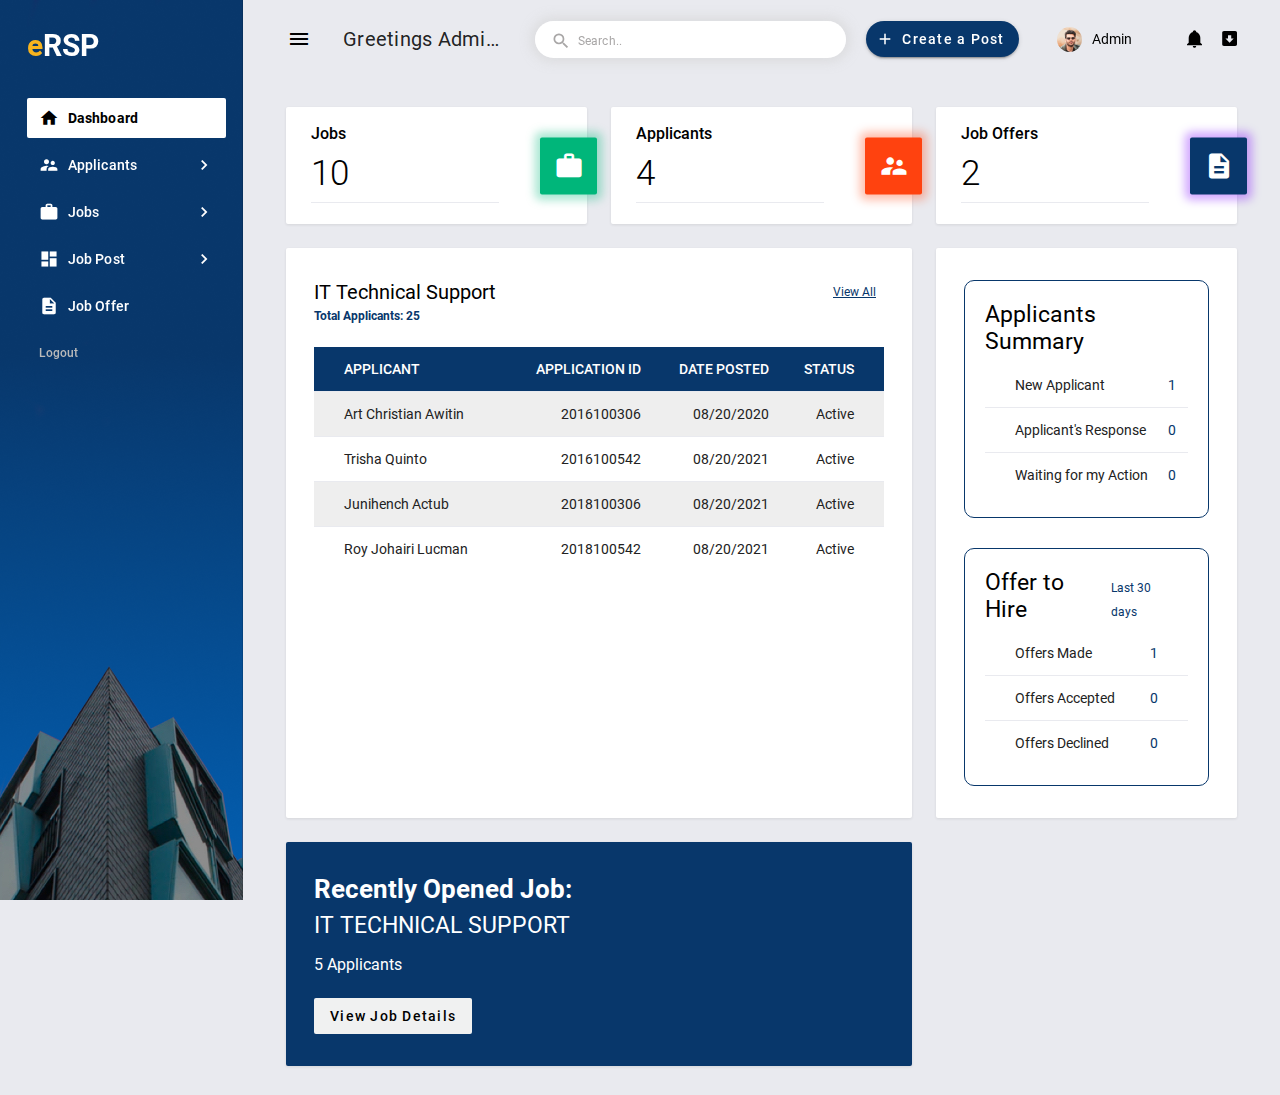
==== template/demo/index.html @ b9e0b7a0 "dashboard edited, status dropdown and job offer in progress page" ====
<!DOCTYPE html>
<html lang="en">
<head>
  <meta charset="UTF-8">
  <meta name="viewport" content="width=device-width, initial-scale=1.0">
  <meta http-equiv="X-UA-Compatible" content="ie=edge">
  <title>Material Dash</title>
  <!-- plugins:css -->
  <link rel="stylesheet" href="../assets/vendors/mdi/css/materialdesignicons.min.css">
  <link rel="stylesheet" href="../assets/vendors/css/vendor.bundle.base.css">
  <!-- endinject -->
  <!-- Plugin css for this page -->
  <link rel="stylesheet" href="../assets/vendors/flag-icon-css/css/flag-icon.min.css">
  <link rel="stylesheet" href="../assets/vendors/jvectormap/jquery-jvectormap.css">
  <!-- End plugin css for this page -->
  <!-- Layout styles -->
  <link rel="stylesheet" href="../assets/css/demo/style.css">
  <!-- Favicons -->
  <link href="../assets/images/favicon/android-chrome-192x192.png" rel="icon">
  <link href="../assets/images/favicon/android-chrome-512x512.png" rel="icon">
  <link href="../assets/images/favicon/apple-touch-icon.png" rel="icon">
  <link href="../assets/images/favicon/favicon-16x16.png" rel="icon">
  <link href="../assets/images/favicon/favicon-32x32.png" rel="icon">
  <link href="../assets/images/favicon/favicon.ico" rel="icon">
</head>
<body>
<script src="../assets/js/preloader.js"></script>
  <div class="body-wrapper">
    <!-- partial:partials/_sidebar.html -->
    <aside class="mdc-drawer mdc-drawer--dismissible mdc-drawer--open">
      <div class="mdc-drawer__header">
        <a href="index.html" class="brand-logo">
          e<span>RSP</span></a>
        </a>
      </div>
      <div class="mdc-drawer__content">
        
        <div class="mdc-list-group">
          <nav class="mdc-list mdc-drawer-menu">
            <div class="mdc-list-item mdc-drawer-item">
              <a class="mdc-drawer-link" href="index.html">
                <i class="material-icons mdc-list-item__start-detail mdc-drawer-item-icon" aria-hidden="true">home</i>
                Dashboard
              </a>
            </div>
            <div class="mdc-list-item mdc-drawer-item">
              <a class="mdc-expansion-panel-link" href="#" data-toggle="expansionPanel" data-target="ui-sub-menu">
                <i class="material-icons mdc-list-item__start-detail mdc-drawer-item-icon" aria-hidden="true">supervisor_account</i>
                Applicants
                <i class="mdc-drawer-arrow material-icons">chevron_right</i>
              </a>
              <div class="mdc-expansion-panel" id="ui-sub-menu">
                <nav class="mdc-list mdc-drawer-submenu">
                  <div class="mdc-list-item mdc-drawer-item">
                    <a class="mdc-drawer-link" href="pages/applicants/pool-applicants.html">
                      Pool of Applicants
                    </a>
                  </div>
                </nav>
              </div>
            </div>
            <div class="mdc-list-item mdc-drawer-item">
              <a class="mdc-expansion-panel-link" href="#" data-toggle="expansionPanel" data-target="jobs-page-submenu">
                <i class="material-icons mdc-list-item__start-detail mdc-drawer-item-icon" aria-hidden="true">work</i>
                Jobs
                <i class="mdc-drawer-arrow material-icons">chevron_right</i>
              </a>
              <div class="mdc-expansion-panel" id="jobs-page-submenu">
                <nav class="mdc-list mdc-drawer-submenu">
                  <div class="mdc-list-item mdc-drawer-item">
                    <a class="mdc-drawer-link" href="pages/jobs/job-list.html">
                      Job Lists
                    </a>
                  </div>
                </nav>
              </div>
            </div>
            <div class="mdc-list-item mdc-drawer-item">
              <a class="mdc-expansion-panel-link" href="#" data-toggle="expansionPanel" data-target="job-post-submenu">
                <i class="material-icons mdc-list-item__start-detail mdc-drawer-item-icon" aria-hidden="true">dashboard</i>
                Job Post
                <i class="mdc-drawer-arrow material-icons">chevron_right</i>
              </a>
              <div class="mdc-expansion-panel" id="job-post-submenu">
                <nav class="mdc-list mdc-drawer-submenu">
                  <div class="mdc-list-item mdc-drawer-item">
                    <a class="mdc-drawer-link" href="pages/job-post/create-post.html">
                      Create Job Post
                    </a>
                  </div>
                  <div class="mdc-list-item mdc-drawer-item">
                    <a class="mdc-drawer-link" href="pages/job-post/manage-job.html">
                      Manage Job Post
                    </a>
                  </div>
                </nav>
              </div>
            </div>
            <div class="mdc-list-item mdc-drawer-item">
              <a class="mdc-drawer-link" href="pages/forms/basic-forms.html">
                <i class="material-icons mdc-list-item__start-detail mdc-drawer-item-icon" aria-hidden="true">description</i>
                Job Offer
              </a>
            </div>
          </nav>
        </div>
        <div class="profile-actions">
          <a href="javascript:;">Logout</a>
        </div>
      </div>
    </aside>
    <!-- partial -->
    <div class="main-wrapper mdc-drawer-app-content">
      <!-- partial:partials/_navbar.html -->
      <header class="mdc-top-app-bar">
        <div class="mdc-top-app-bar__row">
          <div class="mdc-top-app-bar__section mdc-top-app-bar__section--align-start">
            <button class="material-icons mdc-top-app-bar__navigation-icon mdc-icon-button sidebar-toggler">menu</button>
            <span class="mdc-top-app-bar__title">Greetings Admin!</span>
            <div class="mdc-text-field mdc-text-field--outlined mdc-text-field--with-leading-icon search-text-field d-none d-md-flex">
              <i class="material-icons mdc-text-field__icon">search</i>
              <input class="mdc-text-field__input" id="text-field-hero-input">
              <div class="mdc-notched-outline">
                <div class="mdc-notched-outline__leading"></div>
                <div class="mdc-notched-outline__notch">
                  <label for="text-field-hero-input" class="mdc-floating-label">Search..</label>
                </div>
                <div class="mdc-notched-outline__trailing"></div>
              </div>
            </div>
            <button class="mdc-button mdc-button--raised" style="border-radius: 20px; margin-left: 20px;"><i class="material-icons mdc-button__icon">add</i>Create a Post</button>
          </div>
          <div class="mdc-top-app-bar__section mdc-top-app-bar__section--align-end mdc-top-app-bar__section-right">
            <div class="menu-button-container menu-profile d-none d-md-block">
              <button class="mdc-button mdc-menu-button">
                <span class="d-flex align-items-center">
                  <span class="figure">
                    <img src="../assets/images/faces/face1.jpg" alt="user" class="user">
                  </span>
                  <span class="user-name">Admin</span>
                </span>
              </button>
              <div class="mdc-menu mdc-menu-surface" tabindex="-1">
                <ul class="mdc-list" role="menu" aria-hidden="true" aria-orientation="vertical">
                  <li class="mdc-list-item" role="menuitem">
                    <div class="item-thumbnail item-thumbnail-icon-only">
                      <i class="mdi mdi-account-edit-outline text-primary"></i>
                    </div>
                    <div class="item-content d-flex align-items-start flex-column justify-content-center">
                      <h6 class="item-subject font-weight-normal">Edit profile</h6>
                    </div>
                  </li>
                  <li class="mdc-list-item" role="menuitem">
                    <div class="item-thumbnail item-thumbnail-icon-only">
                      <i class="mdi mdi-settings-outline text-primary"></i>                      
                    </div>
                    <div class="item-content d-flex align-items-start flex-column justify-content-center">
                      <h6 class="item-subject font-weight-normal">Logout</h6>
                    </div>
                  </li>
                </ul>
              </div>
            </div>
            <div class="divider d-none d-md-block"></div>
            <div class="menu-button-container">
              <button class="mdc-button mdc-menu-button">
                <i class="mdi mdi-bell"></i>
              </button>
              <div class="mdc-menu mdc-menu-surface" tabindex="-1">
                <h6 class="title"> <i class="mdi mdi-bell-outline mr-2 tx-16"></i> Notifications</h6>
                <ul class="mdc-list" role="menu" aria-hidden="true" aria-orientation="vertical">
                  <li class="mdc-list-item" role="menuitem">
                    <div class="item-thumbnail item-thumbnail-icon">
                      <i class="mdi mdi-email-outline"></i>
                    </div>
                    <div class="item-content d-flex align-items-start flex-column justify-content-center">
                      <h6 class="item-subject font-weight-normal">You received a new message</h6>
                      <small class="text-muted"> 6 min ago </small>
                    </div>
                  </li>
                  <li class="mdc-list-item" role="menuitem">
                    <div class="item-thumbnail item-thumbnail-icon">
                      <i class="mdi mdi-account-outline"></i>                      
                    </div>
                    <div class="item-content d-flex align-items-start flex-column justify-content-center">
                      <h6 class="item-subject font-weight-normal">New user registered</h6>
                      <small class="text-muted"> 15 min ago </small>
                    </div>
                  </li>
                  <li class="mdc-list-item" role="menuitem">
                    <div class="item-thumbnail item-thumbnail-icon">
                      <i class="mdi mdi-alert-circle-outline"></i>
                    </div>
                    <div class="item-content d-flex align-items-start flex-column justify-content-center">
                      <h6 class="item-subject font-weight-normal">System Alert</h6>
                      <small class="text-muted"> 2 days ago </small>
                    </div>
                  </li> 
                  <li class="mdc-list-item" role="menuitem">
                    <div class="item-thumbnail item-thumbnail-icon">
                      <i class="mdi mdi-update"></i>
                    </div>
                    <div class="item-content d-flex align-items-start flex-column justify-content-center">
                      <h6 class="item-subject font-weight-normal">You have a new update</h6>
                      <small class="text-muted"> 3 days ago </small>
                    </div>
                  </li> 
                </ul>
              </div>
            </div>
            <div class="menu-button-container d-none d-md-block">
              <button class="mdc-button mdc-menu-button">
                <i class="mdi mdi-arrow-down-bold-box"></i>
              </button>
              <div class="mdc-menu mdc-menu-surface" tabindex="-1">
                <ul class="mdc-list" role="menu" aria-hidden="true" aria-orientation="vertical">
                  <li class="mdc-list-item" role="menuitem">
                    <div class="item-thumbnail item-thumbnail-icon-only">
                      <i class="mdi mdi-logout-variant text-primary"></i>                      
                    </div>
                    <div class="item-content d-flex align-items-start flex-column justify-content-center">
                      <h6 class="item-subject font-weight-normal">Logout</h6>
                    </div>
                  </li>
                </ul>
              </div>
            </div>
          </div>
        </div>
      </header>
      <!-- partial -->
      <div class="page-wrapper mdc-toolbar-fixed-adjust">
        <main class="content-wrapper">
          <div class="mdc-layout-grid">
            <div class="mdc-layout-grid__inner">
              <div class="mdc-layout-grid__cell stretch-card mdc-layout-grid__cell--span-4-desktop mdc-layout-grid__cell--span-4-tablet">
                <div class="mdc-card info-card info-card--success">
                  <div class="card-inner">
                    <h5 class="card-title">Jobs</h5>
                    <h1 class="font-weight-light pb-2 mb-1 border-bottom">10</h1>
                    <div class="card-icon-wrapper">
                      <i class="material-icons">work</i>
                    </div>
                  </div>
                </div>
              </div>
              <div class="mdc-layout-grid__cell stretch-card mdc-layout-grid__cell--span-4-desktop mdc-layout-grid__cell--span-4-tablet">
                <div class="mdc-card info-card info-card--danger">
                  <div class="card-inner">
                    <h5 class="card-title">Applicants</h5>
                    <h1 class="font-weight-light pb-2 mb-1 border-bottom">4</h1>
                    <div class="card-icon-wrapper">
                      <i class="material-icons">supervisor_account</i>
                    </div>
                  </div>
                </div>
              </div>
              <div class="mdc-layout-grid__cell stretch-card mdc-layout-grid__cell--span-4-desktop mdc-layout-grid__cell--span-4-tablet">
                <div class="mdc-card info-card info-card--primary">
                  <div class="card-inner">
                    <h5 class="card-title">Job Offers</h5>
                    <h1 class="font-weight-light pb-2 mb-1 border-bottom">2</h1>
                    <div class="card-icon-wrapper">
                      <i class="material-icons">description</i>
                    </div>
                  </div>
                </div>
              </div>

              
              <div class="mdc-layout-grid__cell stretch-card mdc-layout-grid__cell--span-8">
                <div class="mdc-card">
                  <div class="d-flex justify-content-between align-items-center">
                    <h4 class="card-title mb-2 mb-sm-0">IT Technical Support</h4>
                    <div class="d-flex justtify-content-between align-items-center">
                      <p class="d-none d-sm-block text-primary tx-12 mb-0 mr-2"><u>View All</u></p>
                    </div>
                  </div>
                  <p class="d-none d-sm-block text-primary tx-12 mb-0 mr-2" style="font-weight: 700;">Total Applicants: <span>25</span></p><br>
                  <div class="table-responsive">
                    <table class="table table-striped">
                      <thead class="bg-primary">
                        <tr>
                          <th class="text-left text-white">APPLICANT</th>
                          <th class="text-white">APPLICATION ID</th>
                          <th class="text-white">DATE POSTED</th>
                          <th class="text-white">STATUS</th>
                        </tr>
                      </thead>
                      <tbody>
                        <tr>
                          <td class="text-left">Art Christian Awitin</td>
                          <td>2016100306</td>
                          <td>08/20/2020</td>
                          <td>Active</td>
                        </tr>
                        <tr>
                          <td class="text-left">Trisha Quinto</td>
                          <td>2016100542</td>
                          <td>08/20/2021</td>
                          <td>Active</td>
                        </tr>
                        <tr>
                          <td class="text-left">Junihench Actub</td>
                          <td>2018100306</td>
                          <td>08/20/2021</td>
                          <td>Active</td>
                        </tr>
                        <tr>
                          <td class="text-left">Roy Johairi Lucman</td>
                          <td>2018100542</td>
                          <td>08/20/2021</td>
                          <td>Active</td>
                        </tr>
                      </tbody>
                    </table>
                  </div>
                </div>
              </div>

              

              <div class="mdc-layout-grid__cell stretch-card mdc-layout-grid__cell--span-4">
                <div class="mdc-card">
                  <div class="summary">
                    <div class="d-flex justify-content-between">
                      <h3 class="font-weight-normal">Applicants Summary</h3>
                    </div>
                    <div class="table-responsive">
                      <table class="table table-hoverable">
                        <tbody>
                          <tr>
                            <td class="text-left">New Applicant</td>
                            <td class="label">1</td>
                          </tr>
                          <tr>
                            <td class="text-left">Applicant's Response</td>
                            <td class="label">0</td>
                          </tr>
                          <tr>
                            <td class="text-left">Waiting for my Action</td>
                            <td class="label">0</td>
                          </tr>
                        </tbody>
                    </table>
                    </div>
                  </div>
                  <div class="summary summary-2">
                    <div class="d-flex justify-content-between">
                      <h3 class="font-weight-normal">Offer to Hire</h3>
                      <div class="d-flex justtify-content-between align-items-center">
                        <p class="d-none d-sm-block text-primary tx-12 mb-0 mr-2">Last 30 days</p>
                      </div>
                    </div>
                    <div class="table-responsive">
                      <table class="table table-hoverable">
                        <tbody>
                          <tr>
                            <td class="text-left">Offers Made</td>
                            <td class="label">1</td>
                          </tr>
                          <tr>
                            <td class="text-left">Offers Accepted</td>
                            <td class="label">0</td>
                          </tr>
                          <tr>
                            <td class="text-left">Offers Declined</td>
                            <td class="label">0</td>
                          </tr>
                        </tbody>
                    </table>
                    </div>
                  </div> 
                </div>
              </div>
             
              <div class="mdc-layout-grid__cell stretch-card mdc-layout-grid__cell--span-8">
                
                  <div class="mdc-card bg-primary text-white">
                    <h2>Recently Opened Job:</h2>
                    <div class="d-flex justify-content-between">
                      <h3 class="font-weight-normal">IT TECHNICAL SUPPORT</h3>
                    </div>
                    <div class="mdc-layout-grid__inner align-items-center">
                      <div class="mdc-layout-grid__cell stretch-card mdc-layout-grid__cell--span-4-desktop mdc-layout-grid__cell--span-3-tablet mdc-layout-grid__cell--span-2-phone">
                        <div>
                          <h5 class="font-weight-normal mt-2">5 Applicants</h5>
                          <a href="../../pages/jobs/job-details.html"><button class="mdc-button mt-3 mdc-button--light">
                              View Job Details
                            </button></a>
                        </div>
                      </div>
                      <div class="mdc-layout-grid__cell stretch-card mdc-layout-grid__cell--span-8-desktop mdc-layout-grid__cell--span-5-tablet mdc-layout-grid__cell--span-2-phone">
                       
                      </div>
                    </div>
                  </div>
                
            </div>
          </div>
          
        </main>

        <!-- partial -->
      </div>
    </div>
  </div>
  <!-- plugins:js -->
  <script src="../assets/vendors/js/vendor.bundle.base.js"></script>
  <!-- endinject -->
  <!-- Plugin js for this page-->
  <script src="../assets/vendors/chartjs/Chart.min.js"></script>
  <script src="../assets/vendors/jvectormap/jquery-jvectormap.min.js"></script>
  <script src="../assets/vendors/jvectormap/jquery-jvectormap-world-mill-en.js"></script>
  <!-- End plugin js for this page-->
  <!-- inject:js -->
  <script src="../assets/js/material.js"></script>
  <script src="../assets/js/misc.js"></script>
  <!-- endinject -->
  <!-- Custom js for this page-->
  <script src="../assets/js/dashboard.js"></script>
  <!-- End custom js for this page-->
</body>
</html>
---- template/assets/vendors/css/vendor.bundle.base.css ----
/*
 * Container style
 */
.ps {
  overflow: hidden !important;
  overflow-anchor: none;
  -ms-overflow-style: none;
  touch-action: auto;
  -ms-touch-action: auto;
}

/*
 * Scrollbar rail styles
 */
.ps__rail-x {
  display: none;
  opacity: 0;
  transition: background-color .2s linear, opacity .2s linear;
  -webkit-transition: background-color .2s linear, opacity .2s linear;
  height: 15px;
  /* there must be 'bottom' or 'top' for ps__rail-x */
  bottom: 0px;
  /* please don't change 'position' */
  position: absolute;
}

.ps__rail-y {
  display: none;
  opacity: 0;
  transition: background-color .2s linear, opacity .2s linear;
  -webkit-transition: background-color .2s linear, opacity .2s linear;
  width: 15px;
  /* there must be 'right' or 'left' for ps__rail-y */
  right: 0;
  /* please don't change 'position' */
  position: absolute;
}

.ps--active-x > .ps__rail-x,
.ps--active-y > .ps__rail-y {
  display: block;
  background-color: transparent;
}

.ps:hover > .ps__rail-x,
.ps:hover > .ps__rail-y,
.ps--focus > .ps__rail-x,
.ps--focus > .ps__rail-y,
.ps--scrolling-x > .ps__rail-x,
.ps--scrolling-y > .ps__rail-y {
  opacity: 0.6;
}

.ps .ps__rail-x:hover,
.ps .ps__rail-y:hover,
.ps .ps__rail-x:focus,
.ps .ps__rail-y:focus,
.ps .ps__rail-x.ps--clicking,
.ps .ps__rail-y.ps--clicking {
  background-color: #eee;
  opacity: 0.9;
}

/*
 * Scrollbar thumb styles
 */
.ps__thumb-x {
  background-color: #aaa;
  border-radius: 6px;
  transition: background-color .2s linear, height .2s ease-in-out;
  -webkit-transition: background-color .2s linear, height .2s ease-in-out;
  height: 6px;
  /* there must be 'bottom' for ps__thumb-x */
  bottom: 2px;
  /* please don't change 'position' */
  position: absolute;
}

.ps__thumb-y {
  background-color: #aaa;
  border-radius: 6px;
  transition: background-color .2s linear, width .2s ease-in-out;
  -webkit-transition: background-color .2s linear, width .2s ease-in-out;
  width: 6px;
  /* there must be 'right' for ps__thumb-y */
  right: 2px;
  /* please don't change 'position' */
  position: absolute;
}

.ps__rail-x:hover > .ps__thumb-x,
.ps__rail-x:focus > .ps__thumb-x,
.ps__rail-x.ps--clicking .ps__thumb-x {
  background-color: #999;
  height: 11px;
}

.ps__rail-y:hover > .ps__thumb-y,
.ps__rail-y:focus > .ps__thumb-y,
.ps__rail-y.ps--clicking .ps__thumb-y {
  background-color: #999;
  width: 11px;
}

/* MS supports */
@supports (-ms-overflow-style: none) {
  .ps {
    overflow: auto !important;
  }
}

@media screen and (-ms-high-contrast: active), (-ms-high-contrast: none) {
  .ps {
    overflow: auto !important;
  }
}
---- template/assets/vendors/flag-icon-css/css/flag-icon.min.css ----
.flag-icon-background{background-size:contain;background-position:50%;background-repeat:no-repeat}.flag-icon{background-size:contain;background-position:50%;background-repeat:no-repeat;position:relative;display:inline-block;width:1.33333333em;line-height:1em}.flag-icon:before{content:'\00a0'}.flag-icon.flag-icon-squared{width:1em}.flag-icon-ad{background-image:url(../flags/4x3/ad.svg)}.flag-icon-ad.flag-icon-squared{background-image:url(../flags/1x1/ad.svg)}.flag-icon-ae{background-image:url(../flags/4x3/ae.svg)}.flag-icon-ae.flag-icon-squared{background-image:url(../flags/1x1/ae.svg)}.flag-icon-af{background-image:url(../flags/4x3/af.svg)}.flag-icon-af.flag-icon-squared{background-image:url(../flags/1x1/af.svg)}.flag-icon-ag{background-image:url(../flags/4x3/ag.svg)}.flag-icon-ag.flag-icon-squared{background-image:url(../flags/1x1/ag.svg)}.flag-icon-ai{background-image:url(../flags/4x3/ai.svg)}.flag-icon-ai.flag-icon-squared{background-image:url(../flags/1x1/ai.svg)}.flag-icon-al{background-image:url(../flags/4x3/al.svg)}.flag-icon-al.flag-icon-squared{background-image:url(../flags/1x1/al.svg)}.flag-icon-am{background-image:url(../flags/4x3/am.svg)}.flag-icon-am.flag-icon-squared{background-image:url(../flags/1x1/am.svg)}.flag-icon-ao{background-image:url(../flags/4x3/ao.svg)}.flag-icon-ao.flag-icon-squared{background-image:url(../flags/1x1/ao.svg)}.flag-icon-aq{background-image:url(../flags/4x3/aq.svg)}.flag-icon-aq.flag-icon-squared{background-image:url(../flags/1x1/aq.svg)}.flag-icon-ar{background-image:url(../flags/4x3/ar.svg)}.flag-icon-ar.flag-icon-squared{background-image:url(../flags/1x1/ar.svg)}.flag-icon-as{background-image:url(../flags/4x3/as.svg)}.flag-icon-as.flag-icon-squared{background-image:url(../flags/1x1/as.svg)}.flag-icon-at{background-image:url(../flags/4x3/at.svg)}.flag-icon-at.flag-icon-squared{background-image:url(../flags/1x1/at.svg)}.flag-icon-au{background-image:url(../flags/4x3/au.svg)}.flag-icon-au.flag-icon-squared{background-image:url(../flags/1x1/au.svg)}.flag-icon-aw{background-image:url(../flags/4x3/aw.svg)}.flag-icon-aw.flag-icon-squared{background-image:url(../flags/1x1/aw.svg)}.flag-icon-ax{background-image:url(../flags/4x3/ax.svg)}.flag-icon-ax.flag-icon-squared{background-image:url(../flags/1x1/ax.svg)}.flag-icon-az{background-image:url(../flags/4x3/az.svg)}.flag-icon-az.flag-icon-squared{background-image:url(../flags/1x1/az.svg)}.flag-icon-ba{background-image:url(../flags/4x3/ba.svg)}.flag-icon-ba.flag-icon-squared{background-image:url(../flags/1x1/ba.svg)}.flag-icon-bb{background-image:url(../flags/4x3/bb.svg)}.flag-icon-bb.flag-icon-squared{background-image:url(../flags/1x1/bb.svg)}.flag-icon-bd{background-image:url(../flags/4x3/bd.svg)}.flag-icon-bd.flag-icon-squared{background-image:url(../flags/1x1/bd.svg)}.flag-icon-be{background-image:url(../flags/4x3/be.svg)}.flag-icon-be.flag-icon-squared{background-image:url(../flags/1x1/be.svg)}.flag-icon-bf{background-image:url(../flags/4x3/bf.svg)}.flag-icon-bf.flag-icon-squared{background-image:url(../flags/1x1/bf.svg)}.flag-icon-bg{background-image:url(../flags/4x3/bg.svg)}.flag-icon-bg.flag-icon-squared{background-image:url(../flags/1x1/bg.svg)}.flag-icon-bh{background-image:url(../flags/4x3/bh.svg)}.flag-icon-bh.flag-icon-squared{background-image:url(../flags/1x1/bh.svg)}.flag-icon-bi{background-image:url(../flags/4x3/bi.svg)}.flag-icon-bi.flag-icon-squared{background-image:url(../flags/1x1/bi.svg)}.flag-icon-bj{background-image:url(../flags/4x3/bj.svg)}.flag-icon-bj.flag-icon-squared{background-image:url(../flags/1x1/bj.svg)}.flag-icon-bl{background-image:url(../flags/4x3/bl.svg)}.flag-icon-bl.flag-icon-squared{background-image:url(../flags/1x1/bl.svg)}.flag-icon-bm{background-image:url(../flags/4x3/bm.svg)}.flag-icon-bm.flag-icon-squared{background-image:url(../flags/1x1/bm.svg)}.flag-icon-bn{background-image:url(../flags/4x3/bn.svg)}.flag-icon-bn.flag-icon-squared{background-image:url(../flags/1x1/bn.svg)}.flag-icon-bo{background-image:url(../flags/4x3/bo.svg)}.flag-icon-bo.flag-icon-squared{background-image:url(../flags/1x1/bo.svg)}.flag-icon-bq{background-image:url(../flags/4x3/bq.svg)}.flag-icon-bq.flag-icon-squared{background-image:url(../flags/1x1/bq.svg)}.flag-icon-br{background-image:url(../flags/4x3/br.svg)}.flag-icon-br.flag-icon-squared{background-image:url(../flags/1x1/br.svg)}.flag-icon-bs{background-image:url(../flags/4x3/bs.svg)}.flag-icon-bs.flag-icon-squared{background-image:url(../flags/1x1/bs.svg)}.flag-icon-bt{background-image:url(../flags/4x3/bt.svg)}.flag-icon-bt.flag-icon-squared{background-image:url(../flags/1x1/bt.svg)}.flag-icon-bv{background-image:url(../flags/4x3/bv.svg)}.flag-icon-bv.flag-icon-squared{background-image:url(../flags/1x1/bv.svg)}.flag-icon-bw{background-image:url(../flags/4x3/bw.svg)}.flag-icon-bw.flag-icon-squared{background-image:url(../flags/1x1/bw.svg)}.flag-icon-by{background-image:url(../flags/4x3/by.svg)}.flag-icon-by.flag-icon-squared{background-image:url(../flags/1x1/by.svg)}.flag-icon-bz{background-image:url(../flags/4x3/bz.svg)}.flag-icon-bz.flag-icon-squared{background-image:url(../flags/1x1/bz.svg)}.flag-icon-ca{background-image:url(../flags/4x3/ca.svg)}.flag-icon-ca.flag-icon-squared{background-image:url(../flags/1x1/ca.svg)}.flag-icon-cc{background-image:url(../flags/4x3/cc.svg)}.flag-icon-cc.flag-icon-squared{background-image:url(../flags/1x1/cc.svg)}.flag-icon-cd{background-image:url(../flags/4x3/cd.svg)}.flag-icon-cd.flag-icon-squared{background-image:url(../flags/1x1/cd.svg)}.flag-icon-cf{background-image:url(../flags/4x3/cf.svg)}.flag-icon-cf.flag-icon-squared{background-image:url(../flags/1x1/cf.svg)}.flag-icon-cg{background-image:url(../flags/4x3/cg.svg)}.flag-icon-cg.flag-icon-squared{background-image:url(../flags/1x1/cg.svg)}.flag-icon-ch{background-image:url(../flags/4x3/ch.svg)}.flag-icon-ch.flag-icon-squared{background-image:url(../flags/1x1/ch.svg)}.flag-icon-ci{background-image:url(../flags/4x3/ci.svg)}.flag-icon-ci.flag-icon-squared{background-image:url(../flags/1x1/ci.svg)}.flag-icon-ck{background-image:url(../flags/4x3/ck.svg)}.flag-icon-ck.flag-icon-squared{background-image:url(../flags/1x1/ck.svg)}.flag-icon-cl{background-image:url(../flags/4x3/cl.svg)}.flag-icon-cl.flag-icon-squared{background-image:url(../flags/1x1/cl.svg)}.flag-icon-cm{background-image:url(../flags/4x3/cm.svg)}.flag-icon-cm.flag-icon-squared{background-image:url(../flags/1x1/cm.svg)}.flag-icon-cn{background-image:url(../flags/4x3/cn.svg)}.flag-icon-cn.flag-icon-squared{background-image:url(../flags/1x1/cn.svg)}.flag-icon-co{background-image:url(../flags/4x3/co.svg)}.flag-icon-co.flag-icon-squared{background-image:url(../flags/1x1/co.svg)}.flag-icon-cr{background-image:url(../flags/4x3/cr.svg)}.flag-icon-cr.flag-icon-squared{background-image:url(../flags/1x1/cr.svg)}.flag-icon-cu{background-image:url(../flags/4x3/cu.svg)}.flag-icon-cu.flag-icon-squared{background-image:url(../flags/1x1/cu.svg)}.flag-icon-cv{background-image:url(../flags/4x3/cv.svg)}.flag-icon-cv.flag-icon-squared{background-image:url(../flags/1x1/cv.svg)}.flag-icon-cw{background-image:url(../flags/4x3/cw.svg)}.flag-icon-cw.flag-icon-squared{background-image:url(../flags/1x1/cw.svg)}.flag-icon-cx{background-image:url(../flags/4x3/cx.svg)}.flag-icon-cx.flag-icon-squared{background-image:url(../flags/1x1/cx.svg)}.flag-icon-cy{background-image:url(../flags/4x3/cy.svg)}.flag-icon-cy.flag-icon-squared{background-image:url(../flags/1x1/cy.svg)}.flag-icon-cz{background-image:url(../flags/4x3/cz.svg)}.flag-icon-cz.flag-icon-squared{background-image:url(../flags/1x1/cz.svg)}.flag-icon-de{background-image:url(../flags/4x3/de.svg)}.flag-icon-de.flag-icon-squared{background-image:url(../flags/1x1/de.svg)}.flag-icon-dj{background-image:url(../flags/4x3/dj.svg)}.flag-icon-dj.flag-icon-squared{background-image:url(../flags/1x1/dj.svg)}.flag-icon-dk{background-image:url(../flags/4x3/dk.svg)}.flag-icon-dk.flag-icon-squared{background-image:url(../flags/1x1/dk.svg)}.flag-icon-dm{background-image:url(../flags/4x3/dm.svg)}.flag-icon-dm.flag-icon-squared{background-image:url(../flags/1x1/dm.svg)}.flag-icon-do{background-image:url(../flags/4x3/do.svg)}.flag-icon-do.flag-icon-squared{background-image:url(../flags/1x1/do.svg)}.flag-icon-dz{background-image:url(../flags/4x3/dz.svg)}.flag-icon-dz.flag-icon-squared{background-image:url(../flags/1x1/dz.svg)}.flag-icon-ec{background-image:url(../flags/4x3/ec.svg)}.flag-icon-ec.flag-icon-squared{background-image:url(../flags/1x1/ec.svg)}.flag-icon-ee{background-image:url(../flags/4x3/ee.svg)}.flag-icon-ee.flag-icon-squared{background-image:url(../flags/1x1/ee.svg)}.flag-icon-eg{background-image:url(../flags/4x3/eg.svg)}.flag-icon-eg.flag-icon-squared{background-image:url(../flags/1x1/eg.svg)}.flag-icon-eh{background-image:url(../flags/4x3/eh.svg)}.flag-icon-eh.flag-icon-squared{background-image:url(../flags/1x1/eh.svg)}.flag-icon-er{background-image:url(../flags/4x3/er.svg)}.flag-icon-er.flag-icon-squared{background-image:url(../flags/1x1/er.svg)}.flag-icon-es{background-image:url(../flags/4x3/es.svg)}.flag-icon-es.flag-icon-squared{background-image:url(../flags/1x1/es.svg)}.flag-icon-et{background-image:url(../flags/4x3/et.svg)}.flag-icon-et.flag-icon-squared{background-image:url(../flags/1x1/et.svg)}.flag-icon-fi{background-image:url(../flags/4x3/fi.svg)}.flag-icon-fi.flag-icon-squared{background-image:url(../flags/1x1/fi.svg)}.flag-icon-fj{background-image:url(../flags/4x3/fj.svg)}.flag-icon-fj.flag-icon-squared{background-image:url(../flags/1x1/fj.svg)}.flag-icon-fk{background-image:url(../flags/4x3/fk.svg)}.flag-icon-fk.flag-icon-squared{background-image:url(../flags/1x1/fk.svg)}.flag-icon-fm{background-image:url(../flags/4x3/fm.svg)}.flag-icon-fm.flag-icon-squared{background-image:url(../flags/1x1/fm.svg)}.flag-icon-fo{background-image:url(../flags/4x3/fo.svg)}.flag-icon-fo.flag-icon-squared{background-image:url(../flags/1x1/fo.svg)}.flag-icon-fr{background-image:url(../flags/4x3/fr.svg)}.flag-icon-fr.flag-icon-squared{background-image:url(../flags/1x1/fr.svg)}.flag-icon-ga{background-image:url(../flags/4x3/ga.svg)}.flag-icon-ga.flag-icon-squared{background-image:url(../flags/1x1/ga.svg)}.flag-icon-gb{background-image:url(../flags/4x3/gb.svg)}.flag-icon-gb.flag-icon-squared{background-image:url(../flags/1x1/gb.svg)}.flag-icon-gd{background-image:url(../flags/4x3/gd.svg)}.flag-icon-gd.flag-icon-squared{background-image:url(../flags/1x1/gd.svg)}.flag-icon-ge{background-image:url(../flags/4x3/ge.svg)}.flag-icon-ge.flag-icon-squared{background-image:url(../flags/1x1/ge.svg)}.flag-icon-gf{background-image:url(../flags/4x3/gf.svg)}.flag-icon-gf.flag-icon-squared{background-image:url(../flags/1x1/gf.svg)}.flag-icon-gg{background-image:url(../flags/4x3/gg.svg)}.flag-icon-gg.flag-icon-squared{background-image:url(../flags/1x1/gg.svg)}.flag-icon-gh{background-image:url(../flags/4x3/gh.svg)}.flag-icon-gh.flag-icon-squared{background-image:url(../flags/1x1/gh.svg)}.flag-icon-gi{background-image:url(../flags/4x3/gi.svg)}.flag-icon-gi.flag-icon-squared{background-image:url(../flags/1x1/gi.svg)}.flag-icon-gl{background-image:url(../flags/4x3/gl.svg)}.flag-icon-gl.flag-icon-squared{background-image:url(../flags/1x1/gl.svg)}.flag-icon-gm{background-image:url(../flags/4x3/gm.svg)}.flag-icon-gm.flag-icon-squared{background-image:url(../flags/1x1/gm.svg)}.flag-icon-gn{background-image:url(../flags/4x3/gn.svg)}.flag-icon-gn.flag-icon-squared{background-image:url(../flags/1x1/gn.svg)}.flag-icon-gp{background-image:url(../flags/4x3/gp.svg)}.flag-icon-gp.flag-icon-squared{background-image:url(../flags/1x1/gp.svg)}.flag-icon-gq{background-image:url(../flags/4x3/gq.svg)}.flag-icon-gq.flag-icon-squared{background-image:url(../flags/1x1/gq.svg)}.flag-icon-gr{background-image:url(../flags/4x3/gr.svg)}.flag-icon-gr.flag-icon-squared{background-image:url(../flags/1x1/gr.svg)}.flag-icon-gs{background-image:url(../flags/4x3/gs.svg)}.flag-icon-gs.flag-icon-squared{background-image:url(../flags/1x1/gs.svg)}.flag-icon-gt{background-image:url(../flags/4x3/gt.svg)}.flag-icon-gt.flag-icon-squared{background-image:url(../flags/1x1/gt.svg)}.flag-icon-gu{background-image:url(../flags/4x3/gu.svg)}.flag-icon-gu.flag-icon-squared{background-image:url(../flags/1x1/gu.svg)}.flag-icon-gw{background-image:url(../flags/4x3/gw.svg)}.flag-icon-gw.flag-icon-squared{background-image:url(../flags/1x1/gw.svg)}.flag-icon-gy{background-image:url(../flags/4x3/gy.svg)}.flag-icon-gy.flag-icon-squared{background-image:url(../flags/1x1/gy.svg)}.flag-icon-hk{background-image:url(../flags/4x3/hk.svg)}.flag-icon-hk.flag-icon-squared{background-image:url(../flags/1x1/hk.svg)}.flag-icon-hm{background-image:url(../flags/4x3/hm.svg)}.flag-icon-hm.flag-icon-squared{background-image:url(../flags/1x1/hm.svg)}.flag-icon-hn{background-image:url(../flags/4x3/hn.svg)}.flag-icon-hn.flag-icon-squared{background-image:url(../flags/1x1/hn.svg)}.flag-icon-hr{background-image:url(../flags/4x3/hr.svg)}.flag-icon-hr.flag-icon-squared{background-image:url(../flags/1x1/hr.svg)}.flag-icon-ht{background-image:url(../flags/4x3/ht.svg)}.flag-icon-ht.flag-icon-squared{background-image:url(../flags/1x1/ht.svg)}.flag-icon-hu{background-image:url(../flags/4x3/hu.svg)}.flag-icon-hu.flag-icon-squared{background-image:url(../flags/1x1/hu.svg)}.flag-icon-id{background-image:url(../flags/4x3/id.svg)}.flag-icon-id.flag-icon-squared{background-image:url(../flags/1x1/id.svg)}.flag-icon-ie{background-image:url(../flags/4x3/ie.svg)}.flag-icon-ie.flag-icon-squared{background-image:url(../flags/1x1/ie.svg)}.flag-icon-il{background-image:url(../flags/4x3/il.svg)}.flag-icon-il.flag-icon-squared{background-image:url(../flags/1x1/il.svg)}.flag-icon-im{background-image:url(../flags/4x3/im.svg)}.flag-icon-im.flag-icon-squared{background-image:url(../flags/1x1/im.svg)}.flag-icon-in{background-image:url(../flags/4x3/in.svg)}.flag-icon-in.flag-icon-squared{background-image:url(../flags/1x1/in.svg)}.flag-icon-io{background-image:url(../flags/4x3/io.svg)}.flag-icon-io.flag-icon-squared{background-image:url(../flags/1x1/io.svg)}.flag-icon-iq{background-image:url(../flags/4x3/iq.svg)}.flag-icon-iq.flag-icon-squared{background-image:url(../flags/1x1/iq.svg)}.flag-icon-ir{background-image:url(../flags/4x3/ir.svg)}.flag-icon-ir.flag-icon-squared{background-image:url(../flags/1x1/ir.svg)}.flag-icon-is{background-image:url(../flags/4x3/is.svg)}.flag-icon-is.flag-icon-squared{background-image:url(../flags/1x1/is.svg)}.flag-icon-it{background-image:url(../flags/4x3/it.svg)}.flag-icon-it.flag-icon-squared{background-image:url(../flags/1x1/it.svg)}.flag-icon-je{background-image:url(../flags/4x3/je.svg)}.flag-icon-je.flag-icon-squared{background-image:url(../flags/1x1/je.svg)}.flag-icon-jm{background-image:url(../flags/4x3/jm.svg)}.flag-icon-jm.flag-icon-squared{background-image:url(../flags/1x1/jm.svg)}.flag-icon-jo{background-image:url(../flags/4x3/jo.svg)}.flag-icon-jo.flag-icon-squared{background-image:url(../flags/1x1/jo.svg)}.flag-icon-jp{background-image:url(../flags/4x3/jp.svg)}.flag-icon-jp.flag-icon-squared{background-image:url(../flags/1x1/jp.svg)}.flag-icon-ke{background-image:url(../flags/4x3/ke.svg)}.flag-icon-ke.flag-icon-squared{background-image:url(../flags/1x1/ke.svg)}.flag-icon-kg{background-image:url(../flags/4x3/kg.svg)}.flag-icon-kg.flag-icon-squared{background-image:url(../flags/1x1/kg.svg)}.flag-icon-kh{background-image:url(../flags/4x3/kh.svg)}.flag-icon-kh.flag-icon-squared{background-image:url(../flags/1x1/kh.svg)}.flag-icon-ki{background-image:url(../flags/4x3/ki.svg)}.flag-icon-ki.flag-icon-squared{background-image:url(../flags/1x1/ki.svg)}.flag-icon-km{background-image:url(../flags/4x3/km.svg)}.flag-icon-km.flag-icon-squared{background-image:url(../flags/1x1/km.svg)}.flag-icon-kn{background-image:url(../flags/4x3/kn.svg)}.flag-icon-kn.flag-icon-squared{background-image:url(../flags/1x1/kn.svg)}.flag-icon-kp{background-image:url(../flags/4x3/kp.svg)}.flag-icon-kp.flag-icon-squared{background-image:url(../flags/1x1/kp.svg)}.flag-icon-kr{background-image:url(../flags/4x3/kr.svg)}.flag-icon-kr.flag-icon-squared{background-image:url(../flags/1x1/kr.svg)}.flag-icon-kw{background-image:url(../flags/4x3/kw.svg)}.flag-icon-kw.flag-icon-squared{background-image:url(../flags/1x1/kw.svg)}.flag-icon-ky{background-image:url(../flags/4x3/ky.svg)}.flag-icon-ky.flag-icon-squared{background-image:url(../flags/1x1/ky.svg)}.flag-icon-kz{background-image:url(../flags/4x3/kz.svg)}.flag-icon-kz.flag-icon-squared{background-image:url(../flags/1x1/kz.svg)}.flag-icon-la{background-image:url(../flags/4x3/la.svg)}.flag-icon-la.flag-icon-squared{background-image:url(../flags/1x1/la.svg)}.flag-icon-lb{background-image:url(../flags/4x3/lb.svg)}.flag-icon-lb.flag-icon-squared{background-image:url(../flags/1x1/lb.svg)}.flag-icon-lc{background-image:url(../flags/4x3/lc.svg)}.flag-icon-lc.flag-icon-squared{background-image:url(../flags/1x1/lc.svg)}.flag-icon-li{background-image:url(../flags/4x3/li.svg)}.flag-icon-li.flag-icon-squared{background-image:url(../flags/1x1/li.svg)}.flag-icon-lk{background-image:url(../flags/4x3/lk.svg)}.flag-icon-lk.flag-icon-squared{background-image:url(../flags/1x1/lk.svg)}.flag-icon-lr{background-image:url(../flags/4x3/lr.svg)}.flag-icon-lr.flag-icon-squared{background-image:url(../flags/1x1/lr.svg)}.flag-icon-ls{background-image:url(../flags/4x3/ls.svg)}.flag-icon-ls.flag-icon-squared{background-image:url(../flags/1x1/ls.svg)}.flag-icon-lt{background-image:url(../flags/4x3/lt.svg)}.flag-icon-lt.flag-icon-squared{background-image:url(../flags/1x1/lt.svg)}.flag-icon-lu{background-image:url(../flags/4x3/lu.svg)}.flag-icon-lu.flag-icon-squared{background-image:url(../flags/1x1/lu.svg)}.flag-icon-lv{background-image:url(../flags/4x3/lv.svg)}.flag-icon-lv.flag-icon-squared{background-image:url(../flags/1x1/lv.svg)}.flag-icon-ly{background-image:url(../flags/4x3/ly.svg)}.flag-icon-ly.flag-icon-squared{background-image:url(../flags/1x1/ly.svg)}.flag-icon-ma{background-image:url(../flags/4x3/ma.svg)}.flag-icon-ma.flag-icon-squared{background-image:url(../flags/1x1/ma.svg)}.flag-icon-mc{background-image:url(../flags/4x3/mc.svg)}.flag-icon-mc.flag-icon-squared{background-image:url(../flags/1x1/mc.svg)}.flag-icon-md{background-image:url(../flags/4x3/md.svg)}.flag-icon-md.flag-icon-squared{background-image:url(../flags/1x1/md.svg)}.flag-icon-me{background-image:url(../flags/4x3/me.svg)}.flag-icon-me.flag-icon-squared{background-image:url(../flags/1x1/me.svg)}.flag-icon-mf{background-image:url(../flags/4x3/mf.svg)}.flag-icon-mf.flag-icon-squared{background-image:url(../flags/1x1/mf.svg)}.flag-icon-mg{background-image:url(../flags/4x3/mg.svg)}.flag-icon-mg.flag-icon-squared{background-image:url(../flags/1x1/mg.svg)}.flag-icon-mh{background-image:url(../flags/4x3/mh.svg)}.flag-icon-mh.flag-icon-squared{background-image:url(../flags/1x1/mh.svg)}.flag-icon-mk{background-image:url(../flags/4x3/mk.svg)}.flag-icon-mk.flag-icon-squared{background-image:url(../flags/1x1/mk.svg)}.flag-icon-ml{background-image:url(../flags/4x3/ml.svg)}.flag-icon-ml.flag-icon-squared{background-image:url(../flags/1x1/ml.svg)}.flag-icon-mm{background-image:url(../flags/4x3/mm.svg)}.flag-icon-mm.flag-icon-squared{background-image:url(../flags/1x1/mm.svg)}.flag-icon-mn{background-image:url(../flags/4x3/mn.svg)}.flag-icon-mn.flag-icon-squared{background-image:url(../flags/1x1/mn.svg)}.flag-icon-mo{background-image:url(../flags/4x3/mo.svg)}.flag-icon-mo.flag-icon-squared{background-image:url(../flags/1x1/mo.svg)}.flag-icon-mp{background-image:url(../flags/4x3/mp.svg)}.flag-icon-mp.flag-icon-squared{background-image:url(../flags/1x1/mp.svg)}.flag-icon-mq{background-image:url(../flags/4x3/mq.svg)}.flag-icon-mq.flag-icon-squared{background-image:url(../flags/1x1/mq.svg)}.flag-icon-mr{background-image:url(../flags/4x3/mr.svg)}.flag-icon-mr.flag-icon-squared{background-image:url(../flags/1x1/mr.svg)}.flag-icon-ms{background-image:url(../flags/4x3/ms.svg)}.flag-icon-ms.flag-icon-squared{background-image:url(../flags/1x1/ms.svg)}.flag-icon-mt{background-image:url(../flags/4x3/mt.svg)}.flag-icon-mt.flag-icon-squared{background-image:url(../flags/1x1/mt.svg)}.flag-icon-mu{background-image:url(../flags/4x3/mu.svg)}.flag-icon-mu.flag-icon-squared{background-image:url(../flags/1x1/mu.svg)}.flag-icon-mv{background-image:url(../flags/4x3/mv.svg)}.flag-icon-mv.flag-icon-squared{background-image:url(../flags/1x1/mv.svg)}.flag-icon-mw{background-image:url(../flags/4x3/mw.svg)}.flag-icon-mw.flag-icon-squared{background-image:url(../flags/1x1/mw.svg)}.flag-icon-mx{background-image:url(../flags/4x3/mx.svg)}.flag-icon-mx.flag-icon-squared{background-image:url(../flags/1x1/mx.svg)}.flag-icon-my{background-image:url(../flags/4x3/my.svg)}.flag-icon-my.flag-icon-squared{background-image:url(../flags/1x1/my.svg)}.flag-icon-mz{background-image:url(../flags/4x3/mz.svg)}.flag-icon-mz.flag-icon-squared{background-image:url(../flags/1x1/mz.svg)}.flag-icon-na{background-image:url(../flags/4x3/na.svg)}.flag-icon-na.flag-icon-squared{background-image:url(../flags/1x1/na.svg)}.flag-icon-nc{background-image:url(../flags/4x3/nc.svg)}.flag-icon-nc.flag-icon-squared{background-image:url(../flags/1x1/nc.svg)}.flag-icon-ne{background-image:url(../flags/4x3/ne.svg)}.flag-icon-ne.flag-icon-squared{background-image:url(../flags/1x1/ne.svg)}.flag-icon-nf{background-image:url(../flags/4x3/nf.svg)}.flag-icon-nf.flag-icon-squared{background-image:url(../flags/1x1/nf.svg)}.flag-icon-ng{background-image:url(../flags/4x3/ng.svg)}.flag-icon-ng.flag-icon-squared{background-image:url(../flags/1x1/ng.svg)}.flag-icon-ni{background-image:url(../flags/4x3/ni.svg)}.flag-icon-ni.flag-icon-squared{background-image:url(../flags/1x1/ni.svg)}.flag-icon-nl{background-image:url(../flags/4x3/nl.svg)}.flag-icon-nl.flag-icon-squared{background-image:url(../flags/1x1/nl.svg)}.flag-icon-no{background-image:url(../flags/4x3/no.svg)}.flag-icon-no.flag-icon-squared{background-image:url(../flags/1x1/no.svg)}.flag-icon-np{background-image:url(../flags/4x3/np.svg)}.flag-icon-np.flag-icon-squared{background-image:url(../flags/1x1/np.svg)}.flag-icon-nr{background-image:url(../flags/4x3/nr.svg)}.flag-icon-nr.flag-icon-squared{background-image:url(../flags/1x1/nr.svg)}.flag-icon-nu{background-image:url(../flags/4x3/nu.svg)}.flag-icon-nu.flag-icon-squared{background-image:url(../flags/1x1/nu.svg)}.flag-icon-nz{background-image:url(../flags/4x3/nz.svg)}.flag-icon-nz.flag-icon-squared{background-image:url(../flags/1x1/nz.svg)}.flag-icon-om{background-image:url(../flags/4x3/om.svg)}.flag-icon-om.flag-icon-squared{background-image:url(../flags/1x1/om.svg)}.flag-icon-pa{background-image:url(../flags/4x3/pa.svg)}.flag-icon-pa.flag-icon-squared{background-image:url(../flags/1x1/pa.svg)}.flag-icon-pe{background-image:url(../flags/4x3/pe.svg)}.flag-icon-pe.flag-icon-squared{background-image:url(../flags/1x1/pe.svg)}.flag-icon-pf{background-image:url(../flags/4x3/pf.svg)}.flag-icon-pf.flag-icon-squared{background-image:url(../flags/1x1/pf.svg)}.flag-icon-pg{background-image:url(../flags/4x3/pg.svg)}.flag-icon-pg.flag-icon-squared{background-image:url(../flags/1x1/pg.svg)}.flag-icon-ph{background-image:url(../flags/4x3/ph.svg)}.flag-icon-ph.flag-icon-squared{background-image:url(../flags/1x1/ph.svg)}.flag-icon-pk{background-image:url(../flags/4x3/pk.svg)}.flag-icon-pk.flag-icon-squared{background-image:url(../flags/1x1/pk.svg)}.flag-icon-pl{background-image:url(../flags/4x3/pl.svg)}.flag-icon-pl.flag-icon-squared{background-image:url(../flags/1x1/pl.svg)}.flag-icon-pm{background-image:url(../flags/4x3/pm.svg)}.flag-icon-pm.flag-icon-squared{background-image:url(../flags/1x1/pm.svg)}.flag-icon-pn{background-image:url(../flags/4x3/pn.svg)}.flag-icon-pn.flag-icon-squared{background-image:url(../flags/1x1/pn.svg)}.flag-icon-pr{background-image:url(../flags/4x3/pr.svg)}.flag-icon-pr.flag-icon-squared{background-image:url(../flags/1x1/pr.svg)}.flag-icon-ps{background-image:url(../flags/4x3/ps.svg)}.flag-icon-ps.flag-icon-squared{background-image:url(../flags/1x1/ps.svg)}.flag-icon-pt{background-image:url(../flags/4x3/pt.svg)}.flag-icon-pt.flag-icon-squared{background-image:url(../flags/1x1/pt.svg)}.flag-icon-pw{background-image:url(../flags/4x3/pw.svg)}.flag-icon-pw.flag-icon-squared{background-image:url(../flags/1x1/pw.svg)}.flag-icon-py{background-image:url(../flags/4x3/py.svg)}.flag-icon-py.flag-icon-squared{background-image:url(../flags/1x1/py.svg)}.flag-icon-qa{background-image:url(../flags/4x3/qa.svg)}.flag-icon-qa.flag-icon-squared{background-image:url(../flags/1x1/qa.svg)}.flag-icon-re{background-image:url(../flags/4x3/re.svg)}.flag-icon-re.flag-icon-squared{background-image:url(../flags/1x1/re.svg)}.flag-icon-ro{background-image:url(../flags/4x3/ro.svg)}.flag-icon-ro.flag-icon-squared{background-image:url(../flags/1x1/ro.svg)}.flag-icon-rs{background-image:url(../flags/4x3/rs.svg)}.flag-icon-rs.flag-icon-squared{background-image:url(../flags/1x1/rs.svg)}.flag-icon-ru{background-image:url(../flags/4x3/ru.svg)}.flag-icon-ru.flag-icon-squared{background-image:url(../flags/1x1/ru.svg)}.flag-icon-rw{background-image:url(../flags/4x3/rw.svg)}.flag-icon-rw.flag-icon-squared{background-image:url(../flags/1x1/rw.svg)}.flag-icon-sa{background-image:url(../flags/4x3/sa.svg)}.flag-icon-sa.flag-icon-squared{background-image:url(../flags/1x1/sa.svg)}.flag-icon-sb{background-image:url(../flags/4x3/sb.svg)}.flag-icon-sb.flag-icon-squared{background-image:url(../flags/1x1/sb.svg)}.flag-icon-sc{background-image:url(../flags/4x3/sc.svg)}.flag-icon-sc.flag-icon-squared{background-image:url(../flags/1x1/sc.svg)}.flag-icon-sd{background-image:url(../flags/4x3/sd.svg)}.flag-icon-sd.flag-icon-squared{background-image:url(../flags/1x1/sd.svg)}.flag-icon-se{background-image:url(../flags/4x3/se.svg)}.flag-icon-se.flag-icon-squared{background-image:url(../flags/1x1/se.svg)}.flag-icon-sg{background-image:url(../flags/4x3/sg.svg)}.flag-icon-sg.flag-icon-squared{background-image:url(../flags/1x1/sg.svg)}.flag-icon-sh{background-image:url(../flags/4x3/sh.svg)}.flag-icon-sh.flag-icon-squared{background-image:url(../flags/1x1/sh.svg)}.flag-icon-si{background-image:url(../flags/4x3/si.svg)}.flag-icon-si.flag-icon-squared{background-image:url(../flags/1x1/si.svg)}.flag-icon-sj{background-image:url(../flags/4x3/sj.svg)}.flag-icon-sj.flag-icon-squared{background-image:url(../flags/1x1/sj.svg)}.flag-icon-sk{background-image:url(../flags/4x3/sk.svg)}.flag-icon-sk.flag-icon-squared{background-image:url(../flags/1x1/sk.svg)}.flag-icon-sl{background-image:url(../flags/4x3/sl.svg)}.flag-icon-sl.flag-icon-squared{background-image:url(../flags/1x1/sl.svg)}.flag-icon-sm{background-image:url(../flags/4x3/sm.svg)}.flag-icon-sm.flag-icon-squared{background-image:url(../flags/1x1/sm.svg)}.flag-icon-sn{background-image:url(../flags/4x3/sn.svg)}.flag-icon-sn.flag-icon-squared{background-image:url(../flags/1x1/sn.svg)}.flag-icon-so{background-image:url(../flags/4x3/so.svg)}.flag-icon-so.flag-icon-squared{background-image:url(../flags/1x1/so.svg)}.flag-icon-sr{background-image:url(../flags/4x3/sr.svg)}.flag-icon-sr.flag-icon-squared{background-image:url(../flags/1x1/sr.svg)}.flag-icon-ss{background-image:url(../flags/4x3/ss.svg)}.flag-icon-ss.flag-icon-squared{background-image:url(../flags/1x1/ss.svg)}.flag-icon-st{background-image:url(../flags/4x3/st.svg)}.flag-icon-st.flag-icon-squared{background-image:url(../flags/1x1/st.svg)}.flag-icon-sv{background-image:url(../flags/4x3/sv.svg)}.flag-icon-sv.flag-icon-squared{background-image:url(../flags/1x1/sv.svg)}.flag-icon-sx{background-image:url(../flags/4x3/sx.svg)}.flag-icon-sx.flag-icon-squared{background-image:url(../flags/1x1/sx.svg)}.flag-icon-sy{background-image:url(../flags/4x3/sy.svg)}.flag-icon-sy.flag-icon-squared{background-image:url(../flags/1x1/sy.svg)}.flag-icon-sz{background-image:url(../flags/4x3/sz.svg)}.flag-icon-sz.flag-icon-squared{background-image:url(../flags/1x1/sz.svg)}.flag-icon-tc{background-image:url(../flags/4x3/tc.svg)}.flag-icon-tc.flag-icon-squared{background-image:url(../flags/1x1/tc.svg)}.flag-icon-td{background-image:url(../flags/4x3/td.svg)}.flag-icon-td.flag-icon-squared{background-image:url(../flags/1x1/td.svg)}.flag-icon-tf{background-image:url(../flags/4x3/tf.svg)}.flag-icon-tf.flag-icon-squared{background-image:url(../flags/1x1/tf.svg)}.flag-icon-tg{background-image:url(../flags/4x3/tg.svg)}.flag-icon-tg.flag-icon-squared{background-image:url(../flags/1x1/tg.svg)}.flag-icon-th{background-image:url(../flags/4x3/th.svg)}.flag-icon-th.flag-icon-squared{background-image:url(../flags/1x1/th.svg)}.flag-icon-tj{background-image:url(../flags/4x3/tj.svg)}.flag-icon-tj.flag-icon-squared{background-image:url(../flags/1x1/tj.svg)}.flag-icon-tk{background-image:url(../flags/4x3/tk.svg)}.flag-icon-tk.flag-icon-squared{background-image:url(../flags/1x1/tk.svg)}.flag-icon-tl{background-image:url(../flags/4x3/tl.svg)}.flag-icon-tl.flag-icon-squared{background-image:url(../flags/1x1/tl.svg)}.flag-icon-tm{background-image:url(../flags/4x3/tm.svg)}.flag-icon-tm.flag-icon-squared{background-image:url(../flags/1x1/tm.svg)}.flag-icon-tn{background-image:url(../flags/4x3/tn.svg)}.flag-icon-tn.flag-icon-squared{background-image:url(../flags/1x1/tn.svg)}.flag-icon-to{background-image:url(../flags/4x3/to.svg)}.flag-icon-to.flag-icon-squared{background-image:url(../flags/1x1/to.svg)}.flag-icon-tr{background-image:url(../flags/4x3/tr.svg)}.flag-icon-tr.flag-icon-squared{background-image:url(../flags/1x1/tr.svg)}.flag-icon-tt{background-image:url(../flags/4x3/tt.svg)}.flag-icon-tt.flag-icon-squared{background-image:url(../flags/1x1/tt.svg)}.flag-icon-tv{background-image:url(../flags/4x3/tv.svg)}.flag-icon-tv.flag-icon-squared{background-image:url(../flags/1x1/tv.svg)}.flag-icon-tw{background-image:url(../flags/4x3/tw.svg)}.flag-icon-tw.flag-icon-squared{background-image:url(../flags/1x1/tw.svg)}.flag-icon-tz{background-image:url(../flags/4x3/tz.svg)}.flag-icon-tz.flag-icon-squared{background-image:url(../flags/1x1/tz.svg)}.flag-icon-ua{background-image:url(../flags/4x3/ua.svg)}.flag-icon-ua.flag-icon-squared{background-image:url(../flags/1x1/ua.svg)}.flag-icon-ug{background-image:url(../flags/4x3/ug.svg)}.flag-icon-ug.flag-icon-squared{background-image:url(../flags/1x1/ug.svg)}.flag-icon-um{background-image:url(../flags/4x3/um.svg)}.flag-icon-um.flag-icon-squared{background-image:url(../flags/1x1/um.svg)}.flag-icon-us{background-image:url(../flags/4x3/us.svg)}.flag-icon-us.flag-icon-squared{background-image:url(../flags/1x1/us.svg)}.flag-icon-uy{background-image:url(../flags/4x3/uy.svg)}.flag-icon-uy.flag-icon-squared{background-image:url(../flags/1x1/uy.svg)}.flag-icon-uz{background-image:url(../flags/4x3/uz.svg)}.flag-icon-uz.flag-icon-squared{background-image:url(../flags/1x1/uz.svg)}.flag-icon-va{background-image:url(../flags/4x3/va.svg)}.flag-icon-va.flag-icon-squared{background-image:url(../flags/1x1/va.svg)}.flag-icon-vc{background-image:url(../flags/4x3/vc.svg)}.flag-icon-vc.flag-icon-squared{background-image:url(../flags/1x1/vc.svg)}.flag-icon-ve{background-image:url(../flags/4x3/ve.svg)}.flag-icon-ve.flag-icon-squared{background-image:url(../flags/1x1/ve.svg)}.flag-icon-vg{background-image:url(../flags/4x3/vg.svg)}.flag-icon-vg.flag-icon-squared{background-image:url(../flags/1x1/vg.svg)}.flag-icon-vi{background-image:url(../flags/4x3/vi.svg)}.flag-icon-vi.flag-icon-squared{background-image:url(../flags/1x1/vi.svg)}.flag-icon-vn{background-image:url(../flags/4x3/vn.svg)}.flag-icon-vn.flag-icon-squared{background-image:url(../flags/1x1/vn.svg)}.flag-icon-vu{background-image:url(../flags/4x3/vu.svg)}.flag-icon-vu.flag-icon-squared{background-image:url(../flags/1x1/vu.svg)}.flag-icon-wf{background-image:url(../flags/4x3/wf.svg)}.flag-icon-wf.flag-icon-squared{background-image:url(../flags/1x1/wf.svg)}.flag-icon-ws{background-image:url(../flags/4x3/ws.svg)}.flag-icon-ws.flag-icon-squared{background-image:url(../flags/1x1/ws.svg)}.flag-icon-ye{background-image:url(../flags/4x3/ye.svg)}.flag-icon-ye.flag-icon-squared{background-image:url(../flags/1x1/ye.svg)}.flag-icon-yt{background-image:url(../flags/4x3/yt.svg)}.flag-icon-yt.flag-icon-squared{background-image:url(../flags/1x1/yt.svg)}.flag-icon-za{background-image:url(../flags/4x3/za.svg)}.flag-icon-za.flag-icon-squared{background-image:url(../flags/1x1/za.svg)}.flag-icon-zm{background-image:url(../flags/4x3/zm.svg)}.flag-icon-zm.flag-icon-squared{background-image:url(../flags/1x1/zm.svg)}.flag-icon-zw{background-image:url(../flags/4x3/zw.svg)}.flag-icon-zw.flag-icon-squared{background-image:url(../flags/1x1/zw.svg)}.flag-icon-es-ca{background-image:url(../flags/4x3/es-ca.svg)}.flag-icon-es-ca.flag-icon-squared{background-image:url(../flags/1x1/es-ca.svg)}.flag-icon-eu{background-image:url(../flags/4x3/eu.svg)}.flag-icon-eu.flag-icon-squared{background-image:url(../flags/1x1/eu.svg)}.flag-icon-gb-eng{background-image:url(../flags/4x3/gb-eng.svg)}.flag-icon-gb-eng.flag-icon-squared{background-image:url(../flags/1x1/gb-eng.svg)}.flag-icon-gb-nir{background-image:url(../flags/4x3/gb-nir.svg)}.flag-icon-gb-nir.flag-icon-squared{background-image:url(../flags/1x1/gb-nir.svg)}.flag-icon-gb-sct{background-image:url(../flags/4x3/gb-sct.svg)}.flag-icon-gb-sct.flag-icon-squared{background-image:url(../flags/1x1/gb-sct.svg)}.flag-icon-gb-wls{background-image:url(../flags/4x3/gb-wls.svg)}.flag-icon-gb-wls.flag-icon-squared{background-image:url(../flags/1x1/gb-wls.svg)}.flag-icon-un{background-image:url(../flags/4x3/un.svg)}.flag-icon-un.flag-icon-squared{background-image:url(../flags/1x1/un.svg)}.flag-icon-xk{background-image:url(../flags/4x3/xk.svg)}.flag-icon-xk.flag-icon-squared{background-image:url(../flags/1x1/xk.svg)}
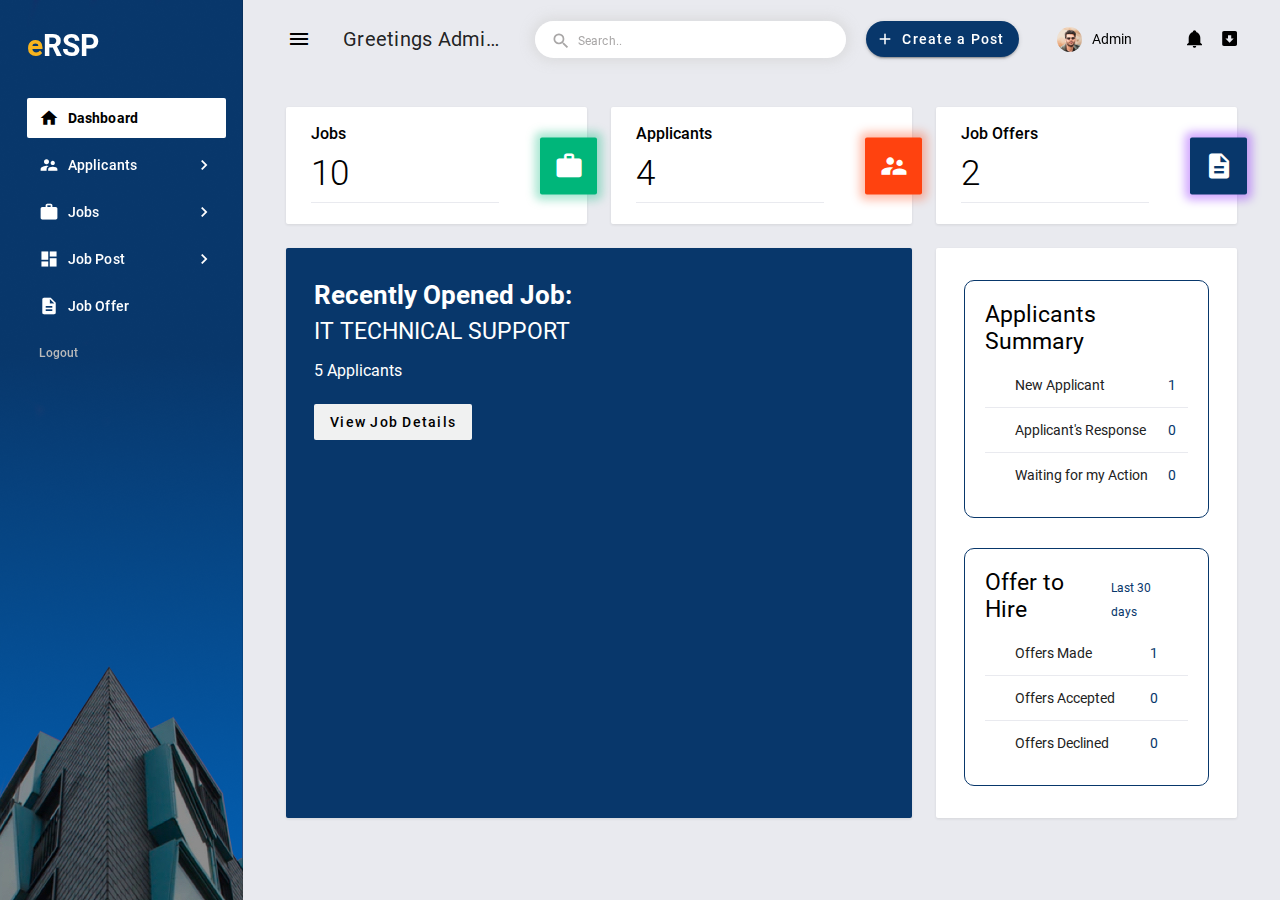
==== commit 97e88e85: "dashboard" ====
--- a/template/demo/index.html
+++ b/template/demo/index.html
@@ -269,113 +269,7 @@
 
               
               <div class="mdc-layout-grid__cell stretch-card mdc-layout-grid__cell--span-8">
-                <div class="mdc-card">
-                  <div class="d-flex justify-content-between align-items-center">
-                    <h4 class="card-title mb-2 mb-sm-0">IT Technical Support</h4>
-                    <div class="d-flex justtify-content-between align-items-center">
-                      <p class="d-none d-sm-block text-primary tx-12 mb-0 mr-2"><u>View All</u></p>
-                    </div>
-                  </div>
-                  <p class="d-none d-sm-block text-primary tx-12 mb-0 mr-2" style="font-weight: 700;">Total Applicants: <span>25</span></p><br>
-                  <div class="table-responsive">
-                    <table class="table table-striped">
-                      <thead class="bg-primary">
-                        <tr>
-                          <th class="text-left text-white">APPLICANT</th>
-                          <th class="text-white">APPLICATION ID</th>
-                          <th class="text-white">DATE POSTED</th>
-                          <th class="text-white">STATUS</th>
-                        </tr>
-                      </thead>
-                      <tbody>
-                        <tr>
-                          <td class="text-left">Art Christian Awitin</td>
-                          <td>2016100306</td>
-                          <td>08/20/2020</td>
-                          <td>Active</td>
-                        </tr>
-                        <tr>
-                          <td class="text-left">Trisha Quinto</td>
-                          <td>2016100542</td>
-                          <td>08/20/2021</td>
-                          <td>Active</td>
-                        </tr>
-                        <tr>
-                          <td class="text-left">Junihench Actub</td>
-                          <td>2018100306</td>
-                          <td>08/20/2021</td>
-                          <td>Active</td>
-                        </tr>
-                        <tr>
-                          <td class="text-left">Roy Johairi Lucman</td>
-                          <td>2018100542</td>
-                          <td>08/20/2021</td>
-                          <td>Active</td>
-                        </tr>
-                      </tbody>
-                    </table>
-                  </div>
-                </div>
-              </div>
-
-              
-
-              <div class="mdc-layout-grid__cell stretch-card mdc-layout-grid__cell--span-4">
-                <div class="mdc-card">
-                  <div class="summary">
-                    <div class="d-flex justify-content-between">
-                      <h3 class="font-weight-normal">Applicants Summary</h3>
-                    </div>
-                    <div class="table-responsive">
-                      <table class="table table-hoverable">
-                        <tbody>
-                          <tr>
-                            <td class="text-left">New Applicant</td>
-                            <td class="label">1</td>
-                          </tr>
-                          <tr>
-                            <td class="text-left">Applicant's Response</td>
-                            <td class="label">0</td>
-                          </tr>
-                          <tr>
-                            <td class="text-left">Waiting for my Action</td>
-                            <td class="label">0</td>
-                          </tr>
-                        </tbody>
-                    </table>
-                    </div>
-                  </div>
-                  <div class="summary summary-2">
-                    <div class="d-flex justify-content-between">
-                      <h3 class="font-weight-normal">Offer to Hire</h3>
-                      <div class="d-flex justtify-content-between align-items-center">
-                        <p class="d-none d-sm-block text-primary tx-12 mb-0 mr-2">Last 30 days</p>
-                      </div>
-                    </div>
-                    <div class="table-responsive">
-                      <table class="table table-hoverable">
-                        <tbody>
-                          <tr>
-                            <td class="text-left">Offers Made</td>
-                            <td class="label">1</td>
-                          </tr>
-                          <tr>
-                            <td class="text-left">Offers Accepted</td>
-                            <td class="label">0</td>
-                          </tr>
-                          <tr>
-                            <td class="text-left">Offers Declined</td>
-                            <td class="label">0</td>
-                          </tr>
-                        </tbody>
-                    </table>
-                    </div>
-                  </div> 
-                </div>
-              </div>
-             
-              <div class="mdc-layout-grid__cell stretch-card mdc-layout-grid__cell--span-8">
-                
+               
                   <div class="mdc-card bg-primary text-white">
                     <h2>Recently Opened Job:</h2>
                     <div class="d-flex justify-content-between">
@@ -391,12 +285,70 @@
                         </div>
                       </div>
                       <div class="mdc-layout-grid__cell stretch-card mdc-layout-grid__cell--span-8-desktop mdc-layout-grid__cell--span-5-tablet mdc-layout-grid__cell--span-2-phone">
-                       
+                      
                       </div>
                     </div>
                   </div>
-                
-            </div>
+               
+              </div>
+
+              
+
+              <div class="mdc-layout-grid__cell stretch-card mdc-layout-grid__cell--span-4">
+                <div class="mdc-card">
+                  <div class="summary">
+                    <div class="d-flex justify-content-between">
+                      <h3 class="font-weight-normal">Applicants Summary</h3>
+                    </div>
+                    <div class="table-responsive">
+                      <table class="table table-hoverable">
+                        <tbody>
+                          <tr>
+                            <td class="text-left">New Applicant</td>
+                            <td class="label">1</td>
+                          </tr>
+                          <tr>
+                            <td class="text-left">Applicant's Response</td>
+                            <td class="label">0</td>
+                          </tr>
+                          <tr>
+                            <td class="text-left">Waiting for my Action</td>
+                            <td class="label">0</td>
+                          </tr>
+                        </tbody>
+                    </table>
+                    </div>
+                  </div>
+                  <div class="summary summary-2">
+                    <div class="d-flex justify-content-between">
+                      <h3 class="font-weight-normal">Offer to Hire</h3>
+                      <div class="d-flex justtify-content-between align-items-center">
+                        <p class="d-none d-sm-block text-primary tx-12 mb-0 mr-2">Last 30 days</p>
+                      </div>
+                    </div>
+                    <div class="table-responsive">
+                      <table class="table table-hoverable">
+                        <tbody>
+                          <tr>
+                            <td class="text-left">Offers Made</td>
+                            <td class="label">1</td>
+                          </tr>
+                          <tr>
+                            <td class="text-left">Offers Accepted</td>
+                            <td class="label">0</td>
+                          </tr>
+                          <tr>
+                            <td class="text-left">Offers Declined</td>
+                            <td class="label">0</td>
+                          </tr>
+                        </tbody>
+                    </table>
+                    </div>
+                  </div> 
+                </div>
+              </div>
+             
+              
           </div>
           
         </main>
